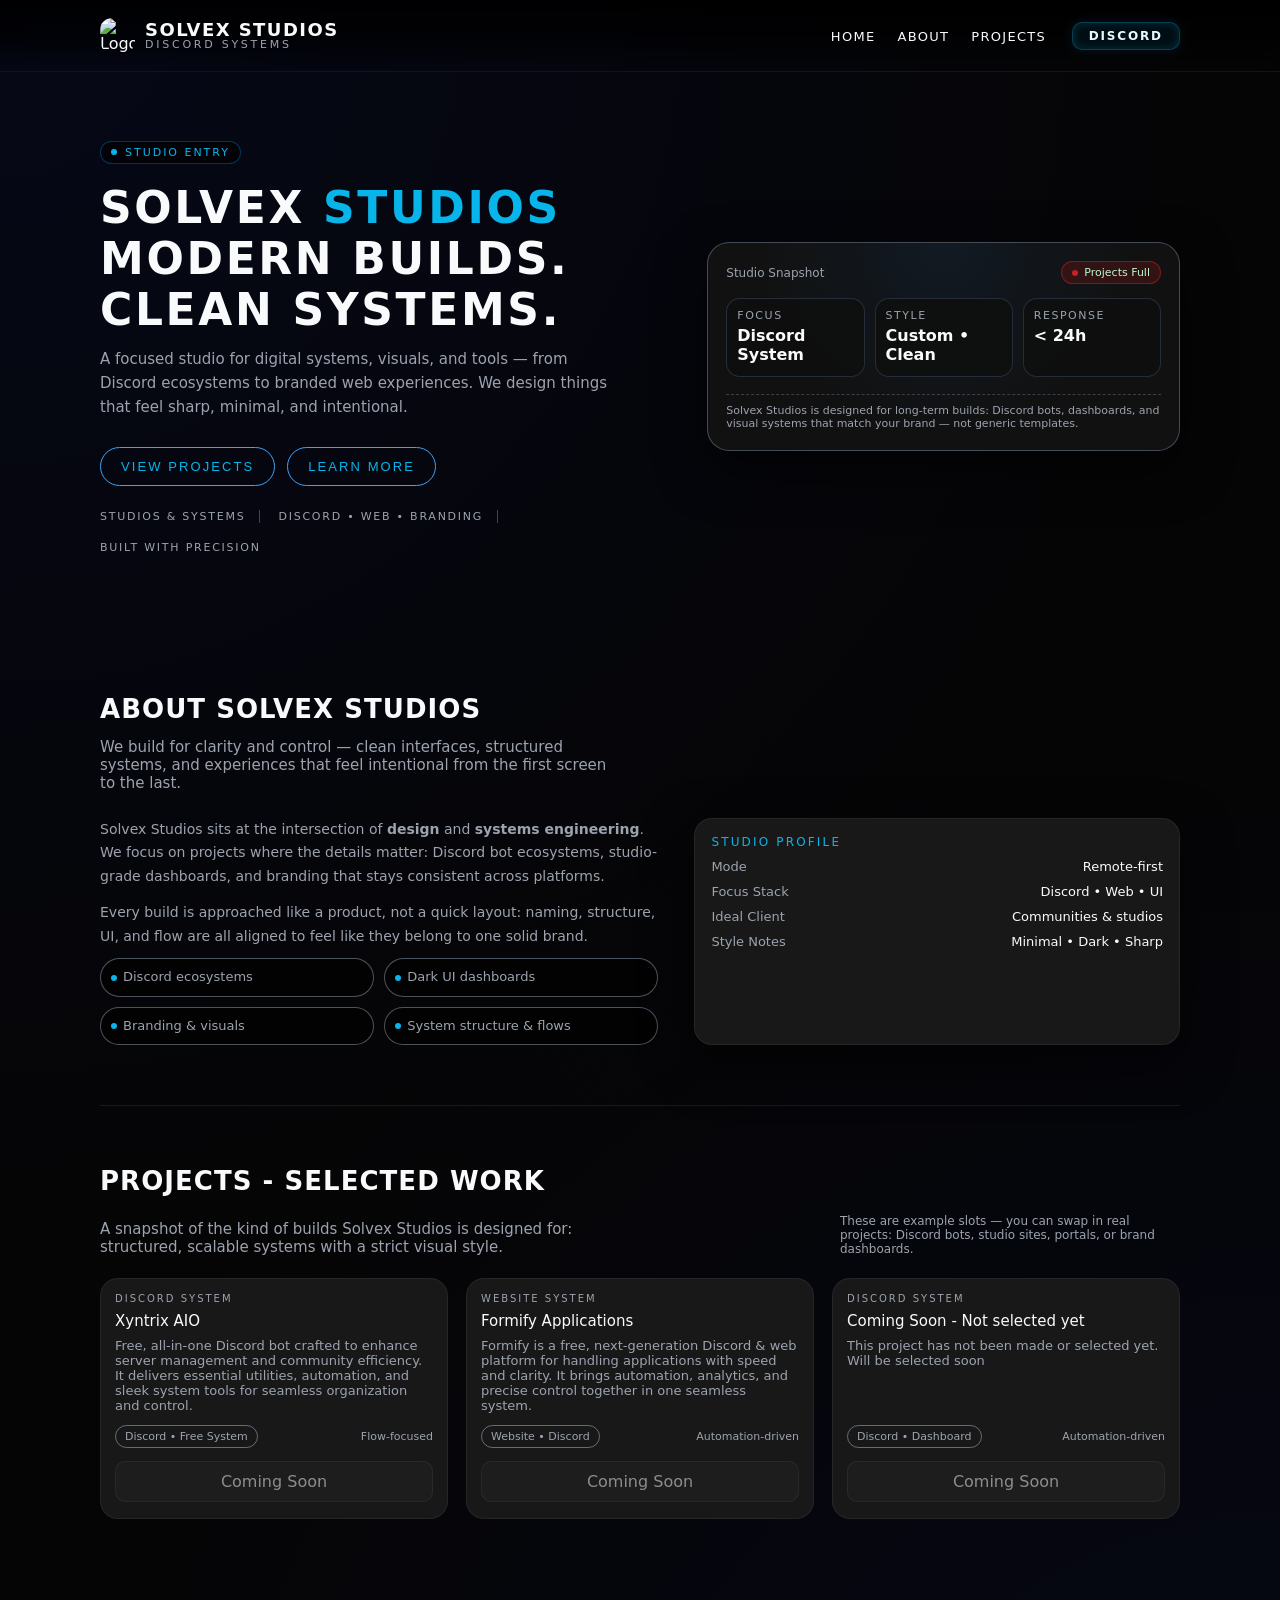
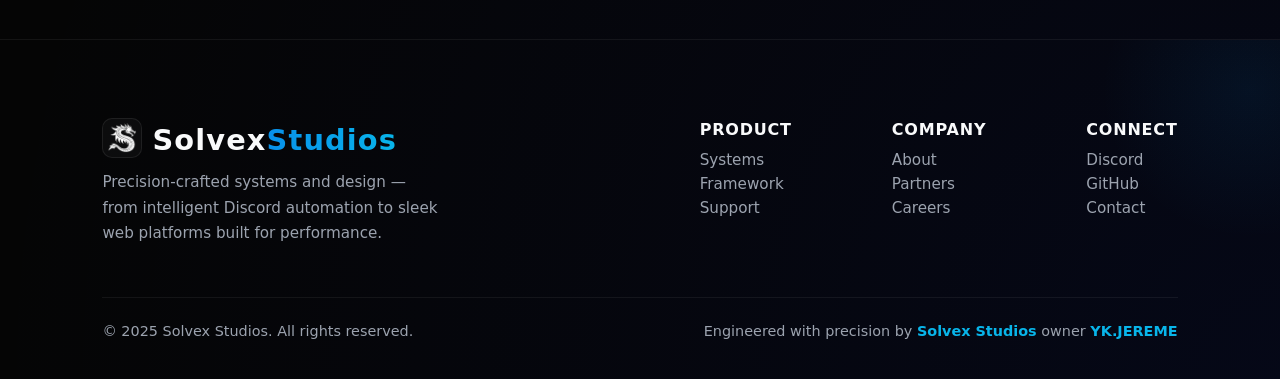
==== index.html @ 61f255ae "Changed Files" ====
<!DOCTYPE html>
<html lang="en">

<head>
    <meta charset="UTF-8" />
    <title>Solvex Studios</title>
    <meta name="viewport" content="width=device-width, initial-scale=1" />
    <meta name="description" content="Solvex Studios builds tailored digital systems designed for precision and style.
From custom Discord bots and interactive dashboards to modern web experiences,
every project is engineered to feel seamless, powerful, and distinctly yours.
We don’t just make tools — we craft ecosystems built to last." />
    <link rel="icon" type="image/png" href="S.png" />
    <link rel="apple-touch-icon" href="S.png" />
    <link rel="shortcut icon" href="S.png" />
    <meta name="theme-color" content="#3aa0ff" />

    <style>
        :root {
            --bg: #050505;
            --bg-alt: #111111;
            --card: #181818;
            --accent: #0890ea;
            --accent-soft: #08b5ea;
            --text: #f9fafb;
            --muted: #9ca3af;
            --border-subtle: rgba(255, 255, 255, 0.06);
            --radius: 16px;
            --shadow-soft: 0 18px 50px rgba(0, 0, 0, 0.6);
            --transition: all 0.25s ease;
            --nav-height: 72px;
        }

        * {
            box-sizing: border-box;
            margin: 0;
            padding: 0;
        }

        body {
            font-family: system-ui, -apple-system, BlinkMacSystemFont, "Segoe UI",
                sans-serif;
            background: radial-gradient(circle at top left,
                    rgba(8, 42, 234, 0.08),
                    transparent 55%),
                radial-gradient(circle at bottom right,
                    rgba(8, 42, 234, 0.08),
                    transparent 55%),
                var(--bg);
            color: var(--text);
            min-height: 100vh;
            scroll-behavior: smooth;
        }

        a {
            color: inherit;
            text-decoration: none;
        }

        header {
            position: fixed;
            top: 0;
            left: 0;
            right: 0;
            height: var(--nav-height);
            z-index: 50;
            backdrop-filter: blur(14px);
            background: linear-gradient(to bottom,
                    rgba(0, 0, 0, 0.9),
                    rgba(0, 0, 0, 0.7),
                    transparent);
            border-bottom: 1px solid rgba(148, 163, 184, 0.12);
        }

        .nav-inner {
            max-width: 1120px;
            height: 100%;
            margin: 0 auto;
            padding: 0 20px;
            display: flex;
            align-items: center;
            justify-content: space-between;
            gap: 18px;
        }

        .brand {
            display: flex;
            align-items: center;
            gap: 10px;
        }

        .brand-mark {
            width: 35px;
            height: 35px;
            border-radius: 12px;
            display: flex;
            align-items: center;
            justify-content: center;
            overflow: hidden;
        }

        .brand-mark img {
            width: 35px;
            height: 35px;
            object-fit: contain;
        }

        .brand-text {
            display: flex;
            flex-direction: column;
            line-height: 1.1;
        }

        .brand-title {
            font-weight: 600;
            font-size: 18px;
            letter-spacing: 0.08em;
            text-transform: uppercase;
        }

        .brand-sub {
            font-size: 11px;
            text-transform: uppercase;
            letter-spacing: 0.25em;
            color: var(--muted);
        }

        nav {
            margin-left: auto;
            display: flex;
            align-items: center;
            gap: 26px;
        }

        nav ul {
            display: flex;
            gap: 22px;
            list-style: none;
        }

        nav a {
            position: relative;
            font-size: 13px;
            font-weight: 500;
            text-transform: uppercase;
            letter-spacing: 0.1em;
            padding: 3px 0;
            color: var(--text);
            transition: color 0.2s ease;
        }

        nav a:not(.nav-cta)::after {
            content: "";
            position: absolute;
            left: 0;
            bottom: -3px;
            width: 0;
            height: 2px;
            background: linear-gradient(90deg, var(--accent), var(--accent-soft));
            transition: width 0.25s ease;
        }

        nav a:not(.nav-cta):hover::after {
            width: 100%;
        }

        .nav-cta {
            display: inline-block;
            padding: 6px 16px;
            border-radius: 10px;
            font-size: 12px;
            letter-spacing: 0.15em;
            text-transform: uppercase;
            font-weight: 600;
            color: #e6faff;
            background: rgba(8, 181, 234, 0.08);
            border: 1px solid rgba(8, 181, 234, 0.3);
            backdrop-filter: blur(10px);
            -webkit-backdrop-filter: blur(10px);
            box-shadow: inset 0 0 8px rgba(8, 181, 234, 0.2),
                0 0 12px rgba(8, 181, 234, 0.1);
            transition: all 0.3s ease;
            text-decoration: none;
        }

        .nav-cta:hover,
        .nav-cta:focus,
        .nav-cta:active {
            background: rgba(8, 181, 234, 0.2);
            border-color: rgba(8, 181, 234, 0.6);
            color: #fff;
            transform: translateY(-1px) scale(1.03);
            text-decoration: none;
        }

        main {
            max-width: 1120px;
            margin: 0 auto;
            padding: calc(var(--nav-height) + 28px) 20px 60px;
        }

        section {
            padding: 60px 0;
            border-bottom: 1px solid rgba(148, 163, 184, 0.12);
        }

        section:last-of-type {
            border-bottom: none;
        }

        .section-label {
            font-size: 11px;
            letter-spacing: 0.3em;
            text-transform: uppercase;
            color: var(--muted);
            margin-bottom: 10px;
        }

        .section-title {
            font-size: 26px;
            font-weight: 600;
            letter-spacing: 0.04em;
            text-transform: uppercase;
            margin-bottom: 14px;
        }

        .section-lead {
            max-width: 520px;
            font-size: 15px;
            color: var(--muted);
        }


        #home {
            padding-top: 40px;
            padding-bottom: 80px;
            border: none;
        }

        .hero-grid {
            display: grid;
            grid-template-columns: minmax(0, 1.2fr) minmax(0, 1fr);
            gap: 40px;
            align-items: center;
        }

        .hero-kicker {
            display: inline-flex;
            align-items: center;
            gap: 8px;
            padding: 4px 10px;
            border-radius: 999px;
            border: 1px solid rgba(8, 144, 234, 0.35);
            font-size: 11px;
            text-transform: uppercase;
            letter-spacing: 0.18em;
            color: var(--accent-soft);
            margin-bottom: 18px;
            background: rgba(0, 0, 0, 0.6);
        }

        .hero-kicker-dot {
            width: 6px;
            height: 6px;
            border-radius: 999px;
            background: var(--accent-soft);
        }

        .hero-title {
            font-size: clamp(32px, 5vw, 44px);
            font-weight: 600;
            letter-spacing: 0.06em;
            text-transform: uppercase;
            margin-bottom: 12px;
        }

        .hero-title span {
            color: var(--accent-soft);
        }

        .hero-sub {
            font-size: 15px;
            color: var(--muted);
            max-width: 520px;
            margin-bottom: 28px;
            line-height: 1.6;
        }

        .hero-actions {
            display: flex;
            flex-wrap: wrap;
            gap: 12px;
            margin-bottom: 24px;
        }

        .btn {
            border-radius: 999px;
            padding: 11px 20px;
            font-size: 13px;
            border: 1px solid transparent;
            cursor: pointer;
            transition: var(--transition);
            text-transform: uppercase;
            letter-spacing: 0.16em;
            display: inline-flex;
            align-items: center;
            gap: 8px;
        }

        .btn-primary {
            background: linear-gradient(135deg,
                    rgba(21, 147, 250, 0.95),
                    rgba(8, 132, 234, 0.9));
            color: #111827;
            border-color: rgba(21, 120, 250, 0.9);
        }

        .btn-primary:hover {
            transform: translateY(-1px);
            filter: brightness(1.02);
        }

        .btn-ghost {
            background: transparent;
            color: var(--accent-soft);
            border-color: rgba(66, 170, 255, 0.95);
        }

        .btn-ghost:hover {
            border-color: rgba(172, 218, 255, 0.95);
            background: transparent;
        }

        .hero-meta {
            display: flex;
            flex-wrap: wrap;
            gap: 18px;
            font-size: 11px;
            color: var(--muted);
            text-transform: uppercase;
            letter-spacing: 0.16em;
        }

        .hero-meta span {
            padding-right: 14px;
            border-right: 1px solid rgba(75, 85, 99, 0.8);
        }

        .hero-meta span:last-child {
            border-right: none;
            padding-right: 0;
        }

        .hero-panel {
            border-radius: 22px;
            background: radial-gradient(circle at top,
                    rgba(21, 128, 250, 0.08),
                    transparent 60%),
                var(--bg-alt);
            border: 1px solid rgba(148, 163, 184, 0.4);
            padding: 18px 18px 20px;
            box-shadow: var(--shadow-soft);
            display: flex;
            flex-direction: column;
            gap: 14px;
        }

        .hero-panel-header {
            display: flex;
            justify-content: space-between;
            align-items: center;
            font-size: 12px;
            color: var(--muted);
        }

        .hero-status-pill {
            padding: 4px 10px;
            border-radius: 999px;
            border: 1px solid rgba(197, 34, 34, 0.5);
            color: #bbf7d0;
            font-size: 11px;
            display: inline-flex;
            align-items: center;
            gap: 6px;
            background: rgba(101, 22, 22, 0.4);
        }

        .hero-status-dot {
            width: 6px;
            height: 6px;
            border-radius: 999px;
            background: #c52222;
        }

        .hero-stat-grid {
            display: grid;
            grid-template-columns: repeat(3, minmax(0, 1fr));
            gap: 10px;
            font-size: 11px;
        }

        .hero-stat {
            padding: 10px 10px 12px;
            border-radius: 14px;
            background: rgba(15, 15, 15, 0.95);
            border: 1px solid rgba(51, 65, 85, 0.6);
        }

        .hero-stat-label {
            color: var(--muted);
            margin-bottom: 4px;
            text-transform: uppercase;
            letter-spacing: 0.14em;
        }

        .hero-stat-value {
            font-size: 16px;
            font-weight: 600;
        }

        .hero-note {
            font-size: 11px;
            color: var(--muted);
            border-top: 1px dashed rgba(75, 85, 99, 0.7);
            padding-top: 9px;
            margin-top: 3px;
        }

        .about-grid {
            display: grid;
            grid-template-columns: minmax(0, 1.15fr) minmax(0, 1fr);
            gap: 36px;
            margin-top: 26px;
        }

        .about-body {
            font-size: 14px;
            color: var(--muted);
            line-height: 1.7;
        }

        .about-body p+p {
            margin-top: 12px;
        }

        .about-list {
            display: grid;
            grid-template-columns: repeat(2, minmax(0, 1fr));
            gap: 10px;
            font-size: 13px;
            margin-top: 10px;
        }

        .about-chip {
            padding: 7px 10px;
            border-radius: 999px;
            border: 1px solid rgba(148, 163, 184, 0.5);
            color: var(--muted);
            display: inline-flex;
            align-items: center;
            gap: 6px;
            background: rgba(0, 0, 0, 0.6);
        }

        .about-chip-dot {
            width: 6px;
            height: 6px;
            border-radius: 999px;
            background: var(--accent-soft);
        }

        .about-meta-card {
            border-radius: 18px;
            padding: 16px 16px 18px;
            background: var(--card);
            border: 1px solid var(--border-subtle);
            box-shadow: var(--shadow-soft);
            font-size: 13px;
            color: var(--muted);
            display: flex;
            flex-direction: column;
            gap: 10px;
        }

        .about-meta-title {
            font-size: 12px;
            text-transform: uppercase;
            letter-spacing: 0.18em;
            color: var(--accent-soft);
        }

        .about-meta-row {
            display: flex;
            justify-content: space-between;
            gap: 10px;
        }

        .about-meta-label {
            color: var(--muted);
        }

        .about-meta-value {
            color: var(--text);
            font-weight: 500;
        }


        .projects-header {
            display: flex;
            justify-content: space-between;
            align-items: flex-end;
            gap: 18px;
            margin-top: 18px;
            margin-bottom: 22px;
            flex-wrap: wrap;
        }

        .projects-note {
            font-size: 12px;
            color: var(--muted);
            max-width: 340px;
        }

        .project-grid {
            display: grid;
            grid-template-columns: repeat(3, minmax(0, 1fr));
            gap: 18px;
        }

        .project-card {
            border-radius: 18px;
            background: var(--card);
            border: 1px solid var(--border-subtle);
            padding: 14px 14px 16px;
            display: flex;
            flex-direction: column;
            gap: 8px;
            transition: var(--transition);
            cursor: default;
        }

        .project-card:hover {
            transform: translateY(-3px);
            border-color: rgba(8, 98, 234, 0.7);
        }

        .project-btn {
            display: inline-block;
            margin-top: 5px;
            padding: 10px 18px;
            background: rgba(255, 255, 255, 0.05);
            border: 1px solid rgba(255, 255, 255, 0.1);
            color: #fff;
            border-radius: 10px;
            font-weight: 500;
            text-decoration: none;
            text-align: center;
            transition: all 0.25s ease;
        }

        .project-btn:hover {
            background: rgba(58, 160, 255, 0.2);
            border-color: rgba(58, 160, 255, 0.4);
            transform: translateY(-2px);
        }

        .project-btn.disabled {
            opacity: 0.5;
            cursor: not-allowed;
            pointer-events: none;
        }

        .project-tag {
            font-size: 10px;
            text-transform: uppercase;
            letter-spacing: 0.2em;
            color: var(--muted);
        }

        .project-title {
            font-size: 15px;
            font-weight: 500;
        }

        .project-desc {
            font-size: 13px;
            color: var(--muted);
            flex: 1;
        }

        .project-meta-row {
            display: flex;
            justify-content: space-between;
            align-items: center;
            font-size: 11px;
            color: var(--muted);
            margin-top: 4px;
        }

        .project-pill {
            padding: 4px 9px;
            border-radius: 999px;
            border: 1px solid rgba(148, 163, 184, 0.6);
        }

        .contact-grid {
            display: grid;
            grid-template-columns: minmax(0, 1.1fr) minmax(0, 1fr);
            gap: 34px;
            margin-top: 24px;
        }

        .contact-form {
            border-radius: 18px;
            padding: 18px 18px 20px;
            background: var(--card);
            border: 1px solid var(--border-subtle);
            box-shadow: var(--shadow-soft);
        }

        .form-row {
            display: flex;
            gap: 10px;
            flex-wrap: wrap;
        }

        .field {
            margin-bottom: 12px;
            flex: 1;
            min-width: 140px;
        }

        .field label {
            display: block;
            font-size: 12px;
            color: var(--muted);
            margin-bottom: 4px;
        }

        .field input,
        .field textarea {
            width: 100%;
            border-radius: 12px;
            border: 1px solid rgba(75, 85, 99, 0.9);
            background: #020617;
            color: var(--text);
            padding: 9px 10px;
            font-size: 13px;
            outline: none;
            transition: var(--transition);
            resize: vertical;
        }

        .field input:focus,
        .field textarea:focus {
            border-color: var(--accent-soft);
        }

        .field textarea {
            min-height: 120px;
        }

        .contact-aside {
            font-size: 13px;
            color: var(--muted);
            display: flex;
            flex-direction: column;
            gap: 14px;
        }

        .contact-detail {
            font-size: 13px;
        }

        .contact-label {
            text-transform: uppercase;
            letter-spacing: 0.18em;
            font-size: 11px;
            color: var(--muted);
        }

        .contact-value {
            font-size: 13px;
            color: var(--text);
            margin-top: 4px;
        }

        footer {
            border-top: 1px solid var(--border-subtle);
            color: var(--muted);
            padding: 80px 8% 40px;
            position: relative;
            overflow: hidden;
        }

        footer::before {
            content: "";
            position: absolute;
            top: -100px;
            right: -120px;
            width: 300px;
            height: 300px;
            background: radial-gradient(circle at center, rgba(8, 144, 234, 0.08), transparent 70%);
            z-index: 0;
            pointer-events: none;
        }

        /* Layout */
        .footer-container {
            display: flex;
            justify-content: space-between;
            align-items: flex-start;
            flex-wrap: wrap;
            gap: 80px;
            margin-bottom: 50px;
            position: relative;
            z-index: 1;
        }

        /* Brand */
        .footer-brand {
            max-width: 380px;
            position: relative;
            z-index: 2;
        }

        .footer-logo-inline {
            width: 40px;
            height: 40px;
            object-fit: contain;
            border-radius: 10px;
            background: rgba(255, 255, 255, 0.03);
            border: 1px solid rgba(255, 255, 255, 0.08);
            padding: 4px;
            margin-right: 10px;
            vertical-align: middle;
            transform: translateY(-2px);
            transition: transform 0.3s ease, border-color 0.3s ease, background 0.3s ease;
        }

        .footer-logo-inline:hover {
            transform: translateY(-2px) scale(1.05);
            border-color: rgba(8, 144, 234, 0.25);
            background: rgba(8, 144, 234, 0.08);
        }

        .footer-brand h3 {
            display: flex;
            align-items: center;
            font-size: 1.8rem;
            font-weight: 700;
            letter-spacing: 0.04em;
            color: var(--text);
            margin-bottom: 8px;
        }

        .footer-brand h3 span {
            background: linear-gradient(90deg, var(--accent), var(--accent-soft));
            -webkit-background-clip: text;
            -webkit-text-fill-color: transparent;
        }

        .footer-brand p {
            max-width: 340px;
            color: var(--muted);
            font-size: 0.95rem;
            margin-top: 10px;
            line-height: 1.7;
        }

        /* Links */
        .footer-links {
            display: flex;
            gap: 100px;
            flex-wrap: wrap;
        }

        .footer-links h4 {
            color: var(--text);
            font-weight: 600;
            margin-bottom: 12px;
            font-size: 1rem;
            letter-spacing: 0.05em;
            text-transform: uppercase;
        }

        .footer-links a {
            display: block;
            color: var(--muted);
            font-size: 0.95rem;
            text-decoration: none;
            margin: 6px 0;
            transition: color 0.25s ease;
            position: relative;
        }

        .footer-links a::after {
            content: "";
            position: absolute;
            left: 0;
            bottom: -2px;
            width: 0%;
            height: 1px;
            background: linear-gradient(90deg, var(--accent), var(--accent-soft));
            transition: width 0.3s ease;
        }

        .footer-links a:hover {
            color: var(--accent-soft);
        }

        .footer-links a:hover::after {
            width: 100%;
        }

        /* Bottom */
        .footer-bottom {
            border-top: 1px solid rgba(255, 255, 255, 0.06);
            display: flex;
            justify-content: space-between;
            align-items: center;
            flex-wrap: wrap;
            padding-top: 25px;
            font-size: 0.9rem;
            color: var(--muted);
            gap: 10px;
            position: relative;
            z-index: 1;
        }

        .footer-bottom span {
            color: var(--text);
            font-weight: 600;
        }

        .footer-bottom a {
            color: var(--accent-soft);
            font-weight: 600;
            text-decoration: none;
            transition: color 0.3s ease;
        }

        .footer-bottom a:hover {
            color: var(--text);
        }

        /* Responsive */
        @media (max-width: 900px) {
            .footer-container {
                flex-direction: column;
                align-items: flex-start;
                gap: 50px;
            }

            .footer-links {
                gap: 60px;
            }
        }

        @media (max-width: 640px) {

            .footer-container,
            .footer-bottom {
                text-align: center;
                align-items: center;
                justify-content: center;
            }

            .footer-links {
                flex-direction: column;
                gap: 40px;
            }

            .footer-brand h3 {
                justify-content: center;
            }

            .footer-brand p {
                text-align: center;
                margin: 0 auto;
            }
        }

        @media (max-width: 640px) {
            .footer-inner {
                text-align: center;
            }

            .social-icons {
                justify-content: center;
            }
        }

        .reveal {
            opacity: 0;
            transform: translateY(12px);
            transition: opacity 0.5s ease, transform 0.5s ease;
        }

        .reveal.show {
            opacity: 1;
            transform: translateY(0);
        }

        ::-webkit-scrollbar {
            display: none;
        }

        @media (max-width: 900px) {

            .hero-grid,
            .about-grid,
            .project-grid,
            .contact-grid {
                grid-template-columns: minmax(0, 1fr);
            }

            .hero-panel {
                order: -1;
            }

            .project-grid {
                grid-template-columns: repeat(2, minmax(0, 1fr));
            }
        }

        @media (max-width: 640px) {
            nav ul {
                display: none;
            }

            .project-grid {
                grid-template-columns: minmax(0, 1fr);
            }

            main {
                padding-top: calc(var(--nav-height) + 16px);
            }

            #home {
                padding-top: 24px;
                padding-bottom: 60px;
            }
        }
    </style>
</head>

<body>
    <header>
        <div class="nav-inner">
            <div class="brand">
                <div class="brand-mark">
                    <img src="https://cdn.discordapp.com/attachments/1436444806938365962/1437132841858236466/logo.png?ex=691221c2&is=6910d042&hm=6b541172b0c28f2015d1ef15514899607a6771562acd99b6f477984d29130303&"
                        alt="Logo">
                </div>
                <div class="brand-text">
                    <div class="brand-title">Solvex Studios</div>
                    <div class="brand-sub">Discord Systems</div>
                </div>
            </div>

            <nav>
                <ul>
                    <li><a href="#home">Home</a></li>
                    <li><a href="#about">About</a></li>
                    <li><a href="#projects">Projects</a></li>
                </ul>

                <a href="https://discord.gg/FpXhZxRj" class="nav-cta">Discord</a>
            </nav>
        </div>
    </header>

    <main>
        <section id="home" class="reveal">
            <div class="hero-grid">
                <div>
                    <div class="hero-kicker">
                        <span class="hero-kicker-dot"></span>
                        <span>Studio Entry</span>
                    </div>
                    <h1 class="hero-title">
                        Solvex <span>Studios</span><br />
                        Modern builds. Clean systems.
                    </h1>
                    <p class="hero-sub">
                        A focused studio for digital systems, visuals, and tools — from
                        Discord ecosystems to branded web experiences. We design
                        things that feel sharp, minimal, and intentional.
                    </p>

                    <div class="hero-actions">
                        <button class="btn btn-ghost" data-scroll="#projects">
                            View Projects
                        </button>
                        <button class="btn btn-ghost" data-scroll="#about">
                            Learn More
                        </button>
                    </div>

                    <div class="hero-meta">
                        <span>Studios &amp; Systems</span>
                        <span>Discord • Web • Branding</span>
                        <span>Built with precision</span>
                    </div>
                </div>

                <aside class="hero-panel">
                    <div class="hero-panel-header">
                        <span>Studio Snapshot</span>
                        <span class="hero-status-pill">
                            <span class="hero-status-dot"></span>
                            Projects Full
                        </span>
                    </div>

                    <div class="hero-stat-grid">
                        <div class="hero-stat">
                            <div class="hero-stat-label">Focus</div>
                            <div class="hero-stat-value">Discord System</div>
                        </div>
                        <div class="hero-stat">
                            <div class="hero-stat-label">Style</div>
                            <div class="hero-stat-value">Custom • Clean</div>
                        </div>
                        <div class="hero-stat">
                            <div class="hero-stat-label">Response</div>
                            <div class="hero-stat-value">&lt; 24h</div>
                        </div>
                    </div>

                    <p class="hero-note">
                        Solvex Studios is designed for long-term builds:
                        Discord bots, dashboards, and visual systems that match
                        your brand — not generic templates.
                    </p>
                </aside>
            </div>
        </section>

        <section id="about" class="reveal">
            <div class="section-title">About Solvex Studios</div>
            <p class="section-lead">
                We build for clarity and control — clean interfaces, structured
                systems, and experiences that feel intentional from the first
                screen to the last.
            </p>

            <div class="about-grid">
                <div class="about-body">
                    <p>
                        Solvex Studios sits at the intersection of <strong>design</strong>
                        and <strong>systems engineering</strong>. We focus on projects
                        where the details matter: Discord bot ecosystems, studio-grade
                        dashboards, and branding that stays consistent across
                        platforms.
                    </p>
                    <p>
                        Every build is approached like a product, not a quick layout:
                        naming, structure, UI, and flow are all aligned to feel like
                        they belong to one solid brand.
                    </p>

                    <div class="about-list">
                        <div class="about-chip">
                            <span class="about-chip-dot"></span>
                            Discord ecosystems
                        </div>
                        <div class="about-chip">
                            <span class="about-chip-dot"></span>
                            Dark UI dashboards
                        </div>
                        <div class="about-chip">
                            <span class="about-chip-dot"></span>
                            Branding &amp; visuals
                        </div>
                        <div class="about-chip">
                            <span class="about-chip-dot"></span>
                            System structure &amp; flows
                        </div>
                    </div>
                </div>

                <aside class="about-meta-card">
                    <div class="about-meta-title">Studio Profile</div>
                    <div class="about-meta-row">
                        <div class="about-meta-label">Mode</div>
                        <div class="about-meta-value">Remote-first</div>
                    </div>
                    <div class="about-meta-row">
                        <div class="about-meta-label">Focus Stack</div>
                        <div class="about-meta-value">Discord • Web • UI</div>
                    </div>
                    <div class="about-meta-row">
                        <div class="about-meta-label">Ideal Client</div>
                        <div class="about-meta-value">Communities &amp; studios</div>
                    </div>
                    <div class="about-meta-row">
                        <div class="about-meta-label">Style Notes</div>
                        <div class="about-meta-value">Minimal • Dark • Sharp</div>
                    </div>
                </aside>
            </div>
        </section>

        <section id="projects" class="reveal">
            <div class="section-title">Projects - Selected Work</div>

            <div class="projects-header">
                <p class="section-lead">
                    A snapshot of the kind of builds Solvex Studios is designed for:
                    structured, scalable systems with a strict visual style.
                </p>
                <p class="projects-note">
                    These are example slots — you can swap in real projects:
                    Discord bots, studio sites, portals, or brand dashboards.
                </p>
            </div>

            <div class="project-grid">
                <article class="project-card">
                    <div class="project-tag">Discord System</div>
                    <div class="project-title">Xyntrix AIO</div>
                    <p class="project-desc">
                        Free, all-in-one Discord bot crafted to enhance server management and community efficiency.
                        It delivers essential utilities, automation, and sleek system tools for seamless organization
                        and control.
                    </p>
                    <div class="project-meta-row">
                        <span class="project-pill">Discord • Free System</span>
                        <span>Flow-focused</span>
                    </div>

                    <a href="#" class="project-btn disabled">Coming Soon</a>
                </article>

                <article class="project-card">
                    <div class="project-tag">Website System</div>
                    <div class="project-title">Formify Applications</div>
                    <p class="project-desc">
                        Formify is a free, next-generation Discord & web platform for handling applications with speed
                        and clarity.
                        It brings automation, analytics, and precise control together in one seamless system.
                    </p>
                    <div class="project-meta-row">
                        <span class="project-pill">Website • Discord</span>
                        <span>Automation-driven</span>
                    </div>

                    <a href="#" class="project-btn disabled">Coming Soon</a>
                </article>
                <article class="project-card">
                    <div class="project-tag">Discord System</div>
                    <div class="project-title">Coming Soon - Not selected yet</div>
                    <p class="project-desc">
                        This project has not been made or selected yet. Will be selected soon
                    </p>
                    <div class="project-meta-row">
                        <span class="project-pill">Discord • Dashboard</span>
                        <span>Automation-driven</span>
                    </div>

                    <a href="#" class="project-btn disabled">Coming Soon</a>
                </article>
            </div>
        </section>
    </main>

    <footer>
        <div class="footer-container">
            <div class="footer-brand">
                <h3>
                    <img src="S.png" alt="Solvex Studios Logo" class="footer-logo-inline" />
                    Solvex <span>Studios</span>
                </h3>
                <p>
                    Precision-crafted systems and design — from intelligent Discord automation
                    to sleek web platforms built for performance.
                </p>
            </div>

            <div class="footer-links">
                <div>
                    <h4>Product</h4>
                    <a href="#systems">Systems</a>
                    <a href="#vision">Framework</a>
                    <a href="#contact">Support</a>
                </div>
                <div>
                    <h4>Company</h4>
                    <a href="#">About</a>
                    <a href="#">Partners</a>
                    <a href="#">Careers</a>
                </div>
                <div>
                    <h4>Connect</h4>
                    <a href="#">Discord</a>
                    <a href="#">GitHub</a>
                    <a href="#">Contact</a>
                </div>
            </div>
        </div>

        <div class="footer-bottom">
            <p>© 2025 Solvex Studios. All rights reserved.</p>
            <p>Engineered with precision by
                <a href="https://solvexs.xyz" target="_blank" class="link">Solvex Studios</a>
                owner
                <a href="https://discord.gg/FpXhZxRj" target="_blank" class="link">YK.JEREME</a>
            </p>

        </div>
    </footer>

    <script>
        document.getElementById("year").textContent = new Date().getFullYear();
    </script>

    <script>
        document.querySelectorAll("[data-scroll]").forEach((el) => {
            el.addEventListener("click", (e) => {
                const target = el.getAttribute("data-scroll");
                const section = document.querySelector(target);
                if (!section) return;
                e.preventDefault();
                section.scrollIntoView({ behavior: "smooth", block: "start" });
            });
        });

        const observer = new IntersectionObserver(
            (entries) => {
                entries.forEach((entry) => {
                    if (entry.isIntersecting) {
                        entry.target.classList.add("show");
                    }
                });
            },
            { threshold: 0.12 }
        );

        document.querySelectorAll(".reveal").forEach((el) => observer.observe(el));

        document.getElementById("year").textContent =
            new Date().getFullYear();

        function handleFormSubmit(e) {
            e.preventDefault();
            alert(
                "Form captured locally.\nIn production, send this to your backend, Discord webhook, or email handler."
            );
            e.target.reset();
        }
    </script>
</body>

</html>
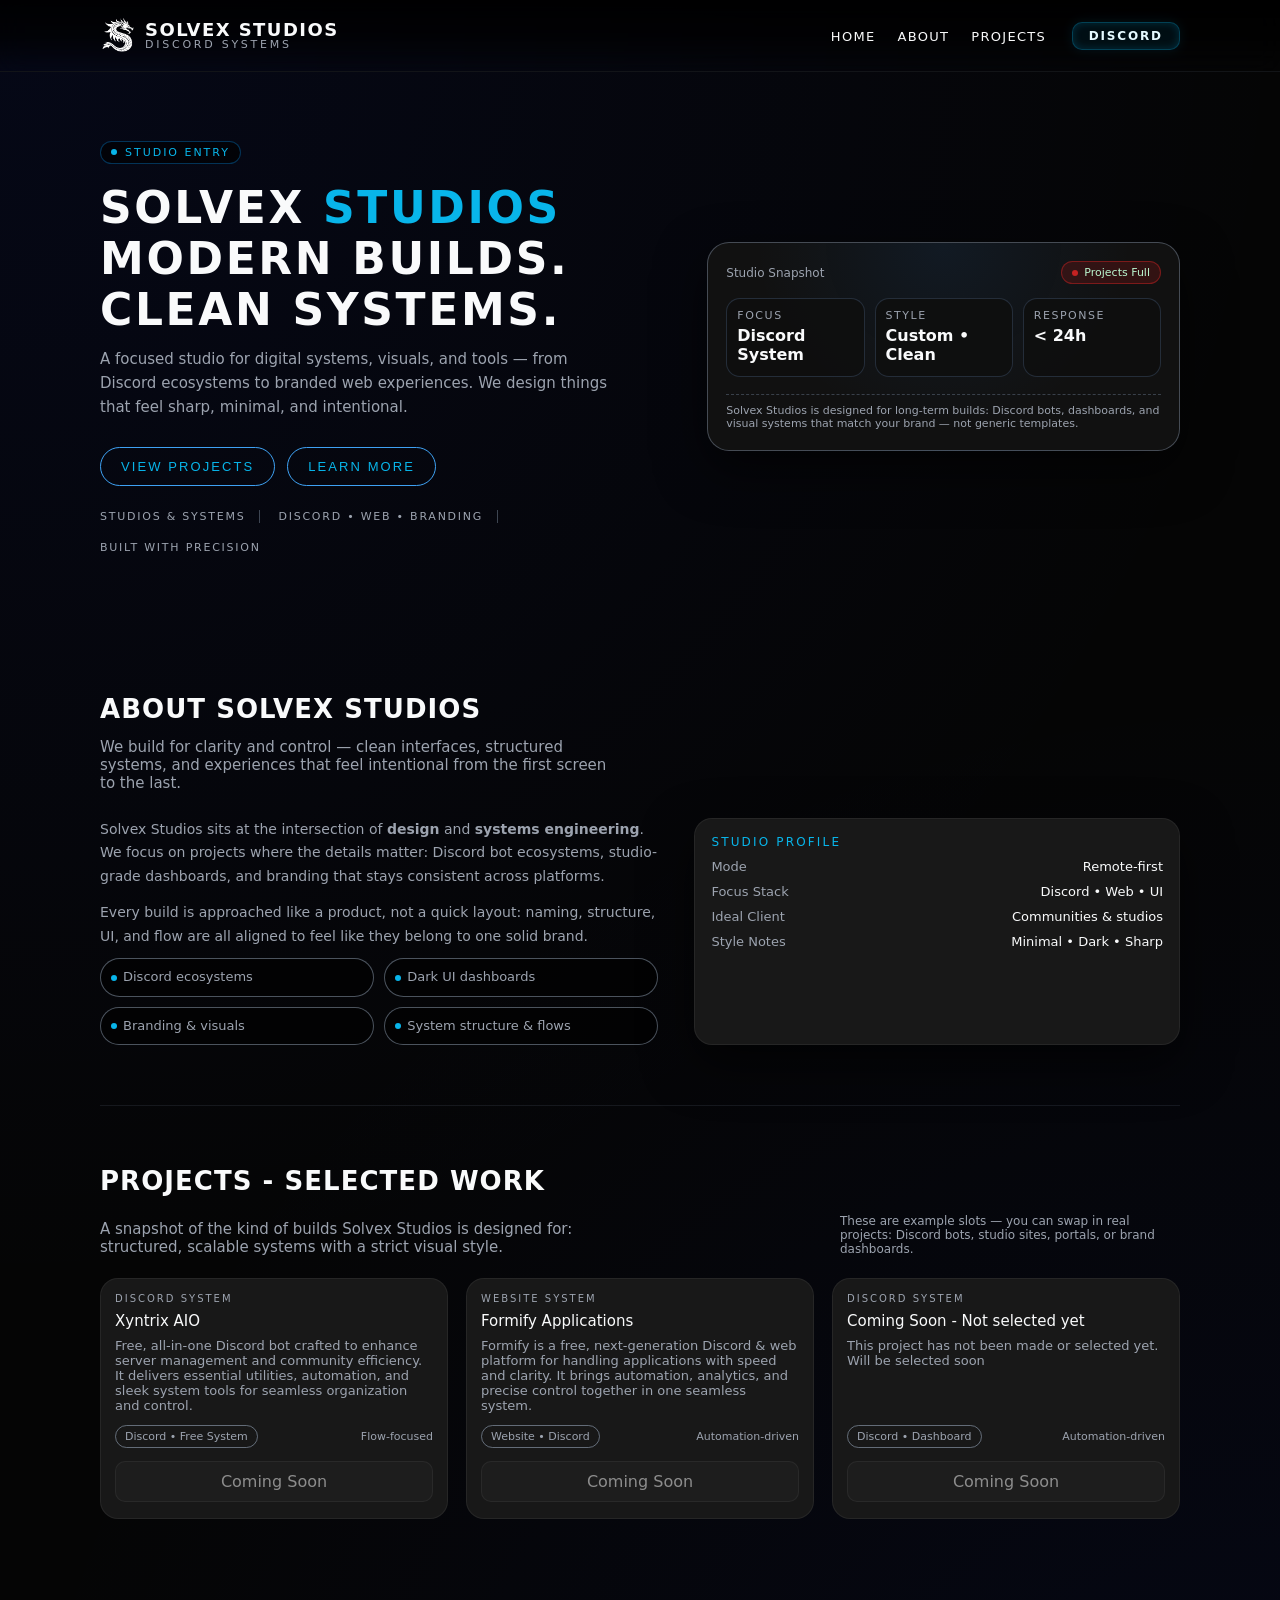
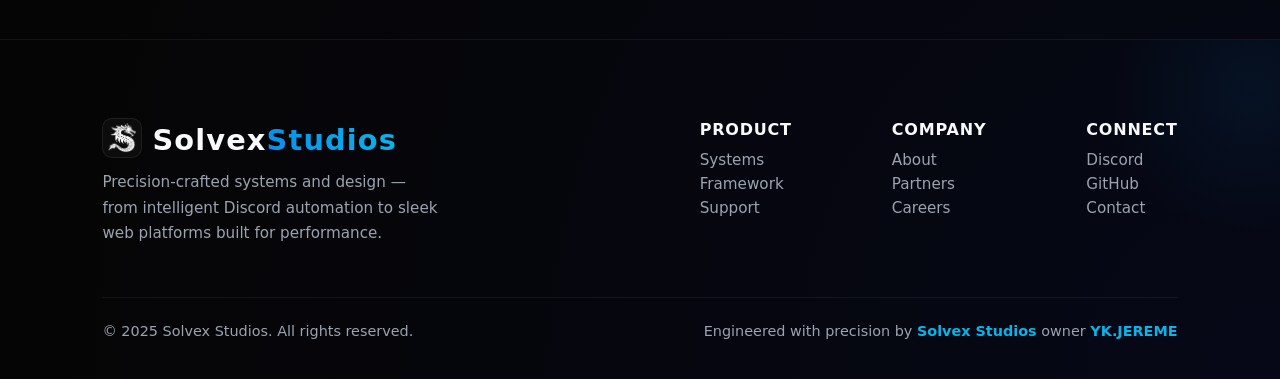
==== commit d3b3728e: "Changed some things" ====
--- a/index.html
+++ b/index.html
@@ -704,7 +704,6 @@
             pointer-events: none;
         }
 
-        /* Layout */
         .footer-container {
             display: flex;
             justify-content: space-between;
@@ -716,7 +715,6 @@
             z-index: 1;
         }
 
-        /* Brand */
         .footer-brand {
             max-width: 380px;
             position: relative;
@@ -767,7 +765,6 @@
             line-height: 1.7;
         }
 
-        /* Links */
         .footer-links {
             display: flex;
             gap: 100px;
@@ -812,7 +809,6 @@
             width: 100%;
         }
 
-        /* Bottom */
         .footer-bottom {
             border-top: 1px solid rgba(255, 255, 255, 0.06);
             display: flex;
@@ -843,7 +839,6 @@
             color: var(--text);
         }
 
-        /* Responsive */
         @media (max-width: 900px) {
             .footer-container {
                 flex-direction: column;
@@ -949,7 +944,7 @@
         <div class="nav-inner">
             <div class="brand">
                 <div class="brand-mark">
-                    <img src="https://cdn.discordapp.com/attachments/1436444806938365962/1437132841858236466/logo.png?ex=691221c2&is=6910d042&hm=6b541172b0c28f2015d1ef15514899607a6771562acd99b6f477984d29130303&"
+                    <img src="/S.png"
                         alt="Logo">
                 </div>
                 <div class="brand-text">
@@ -1169,7 +1164,7 @@
         <div class="footer-container">
             <div class="footer-brand">
                 <h3>
-                    <img src="S.png" alt="Solvex Studios Logo" class="footer-logo-inline" />
+                    <img src="/S.png" alt="Solvex Studios Logo" class="footer-logo-inline" />
                     Solvex <span>Studios</span>
                 </h3>
                 <p>
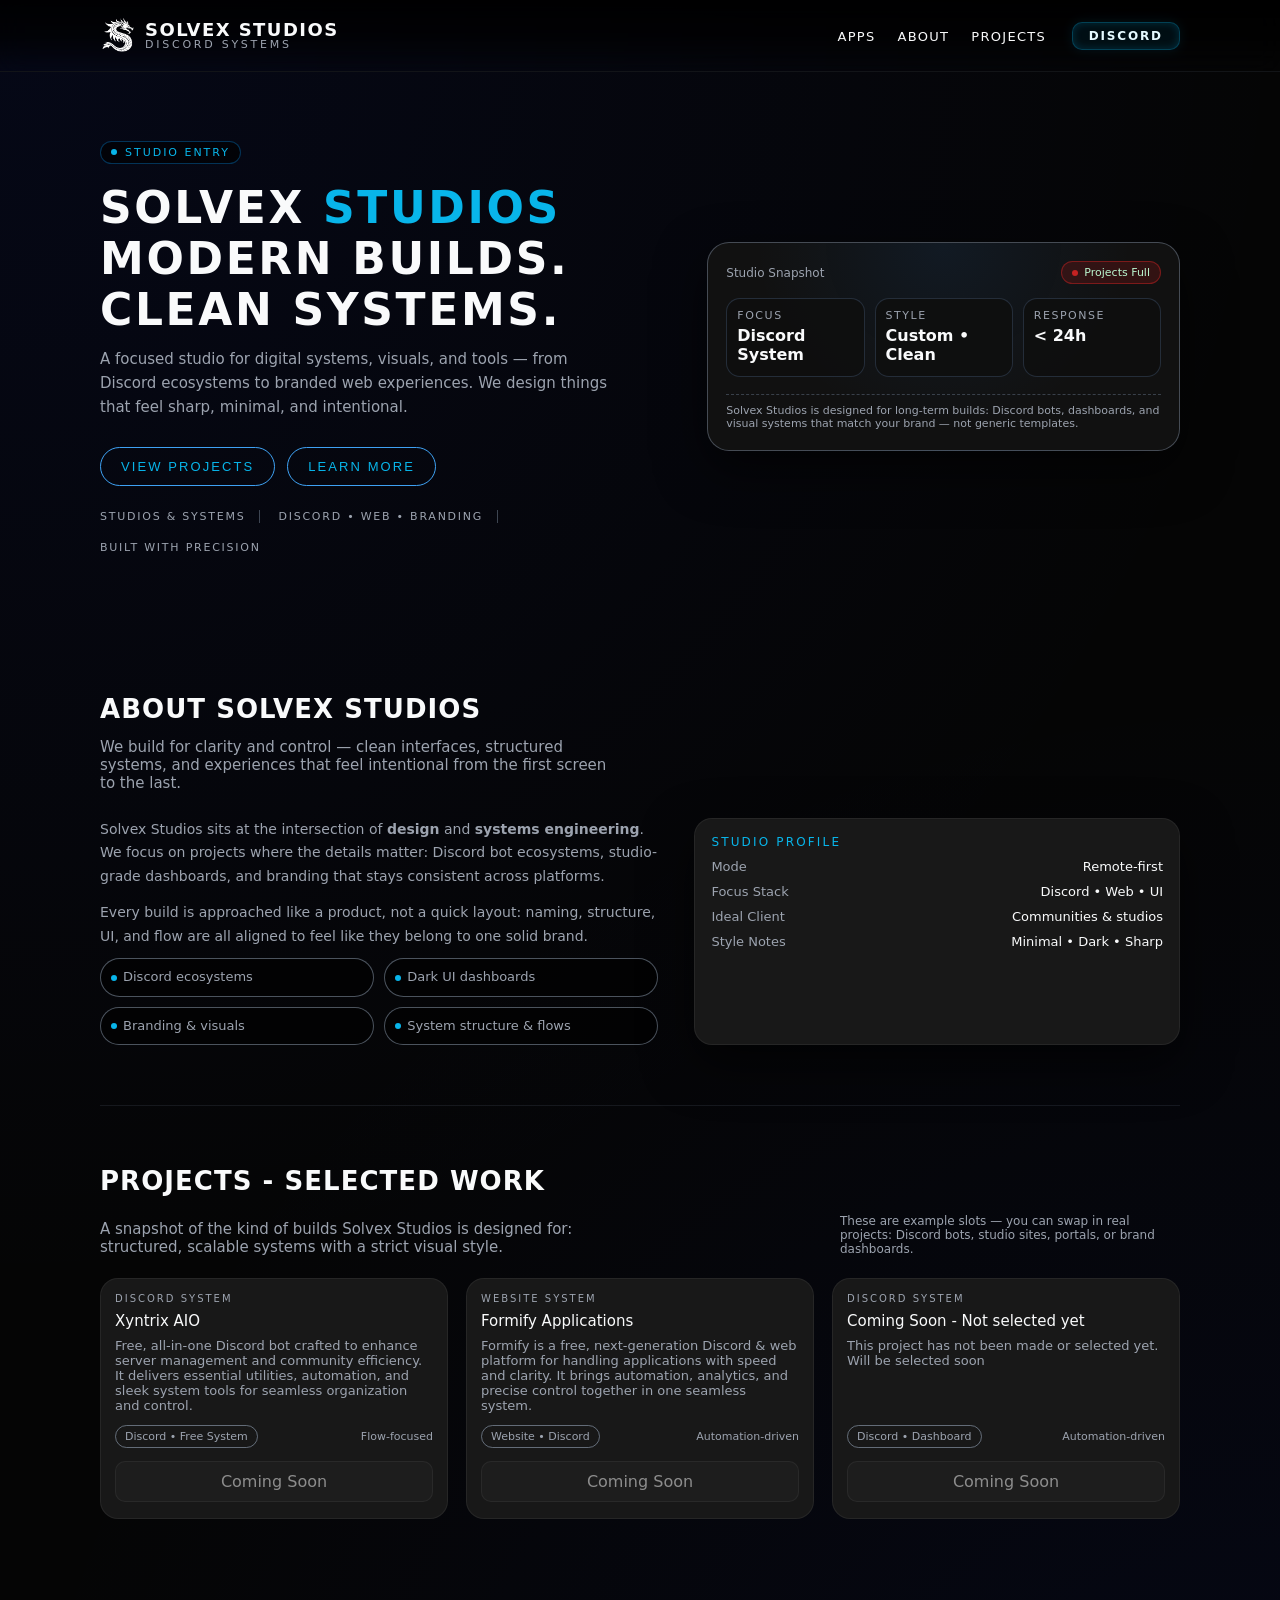
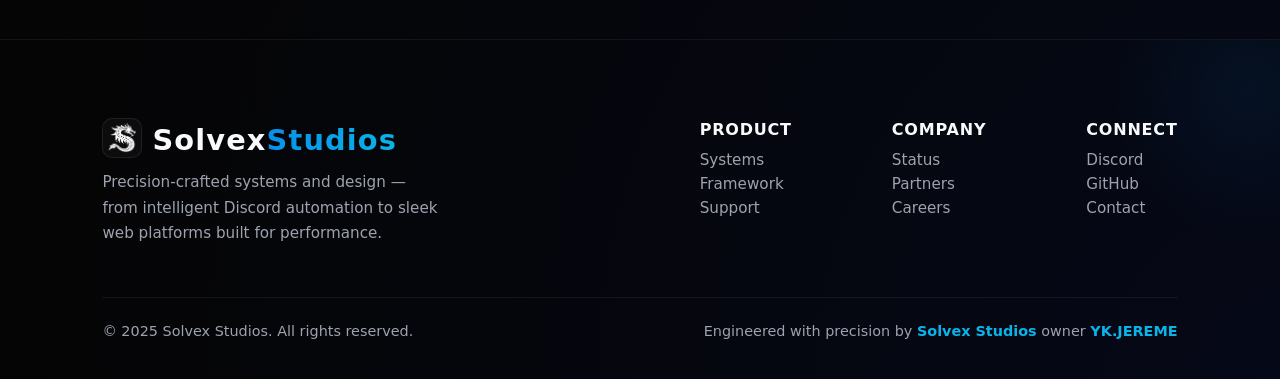
==== commit afd96f78: "Added / changed" ====
--- a/index.html
+++ b/index.html
@@ -955,7 +955,7 @@
 
             <nav>
                 <ul>
-                    <li><a href="#home">Home</a></li>
+                    <li><a href="https://solvexs.xyz/apps">Apps</a></li>
                     <li><a href="#about">About</a></li>
                     <li><a href="#projects">Projects</a></li>
                 </ul>
@@ -1178,19 +1178,19 @@
                     <h4>Product</h4>
                     <a href="#systems">Systems</a>
                     <a href="#vision">Framework</a>
-                    <a href="#contact">Support</a>
+                    <a href="https://discord.gg/FpXhZxRj">Support</a>
                 </div>
                 <div>
                     <h4>Company</h4>
-                    <a href="#">About</a>
-                    <a href="#">Partners</a>
-                    <a href="#">Careers</a>
+                    <a href="https://solvexs.xyz/status">Status</a>
+                    <a href="https://solvexs.xyz/partners">Partners</a>
+                    <a href="https://solvexs.xyz/careers">Careers</a>
                 </div>
                 <div>
                     <h4>Connect</h4>
-                    <a href="#">Discord</a>
+                    <a href="https://discord.gg/FpXhZxRj">Discord</a>
                     <a href="#">GitHub</a>
-                    <a href="#">Contact</a>
+                    <a href="https://discord.gg/FpXhZxRj">Contact</a>
                 </div>
             </div>
         </div>
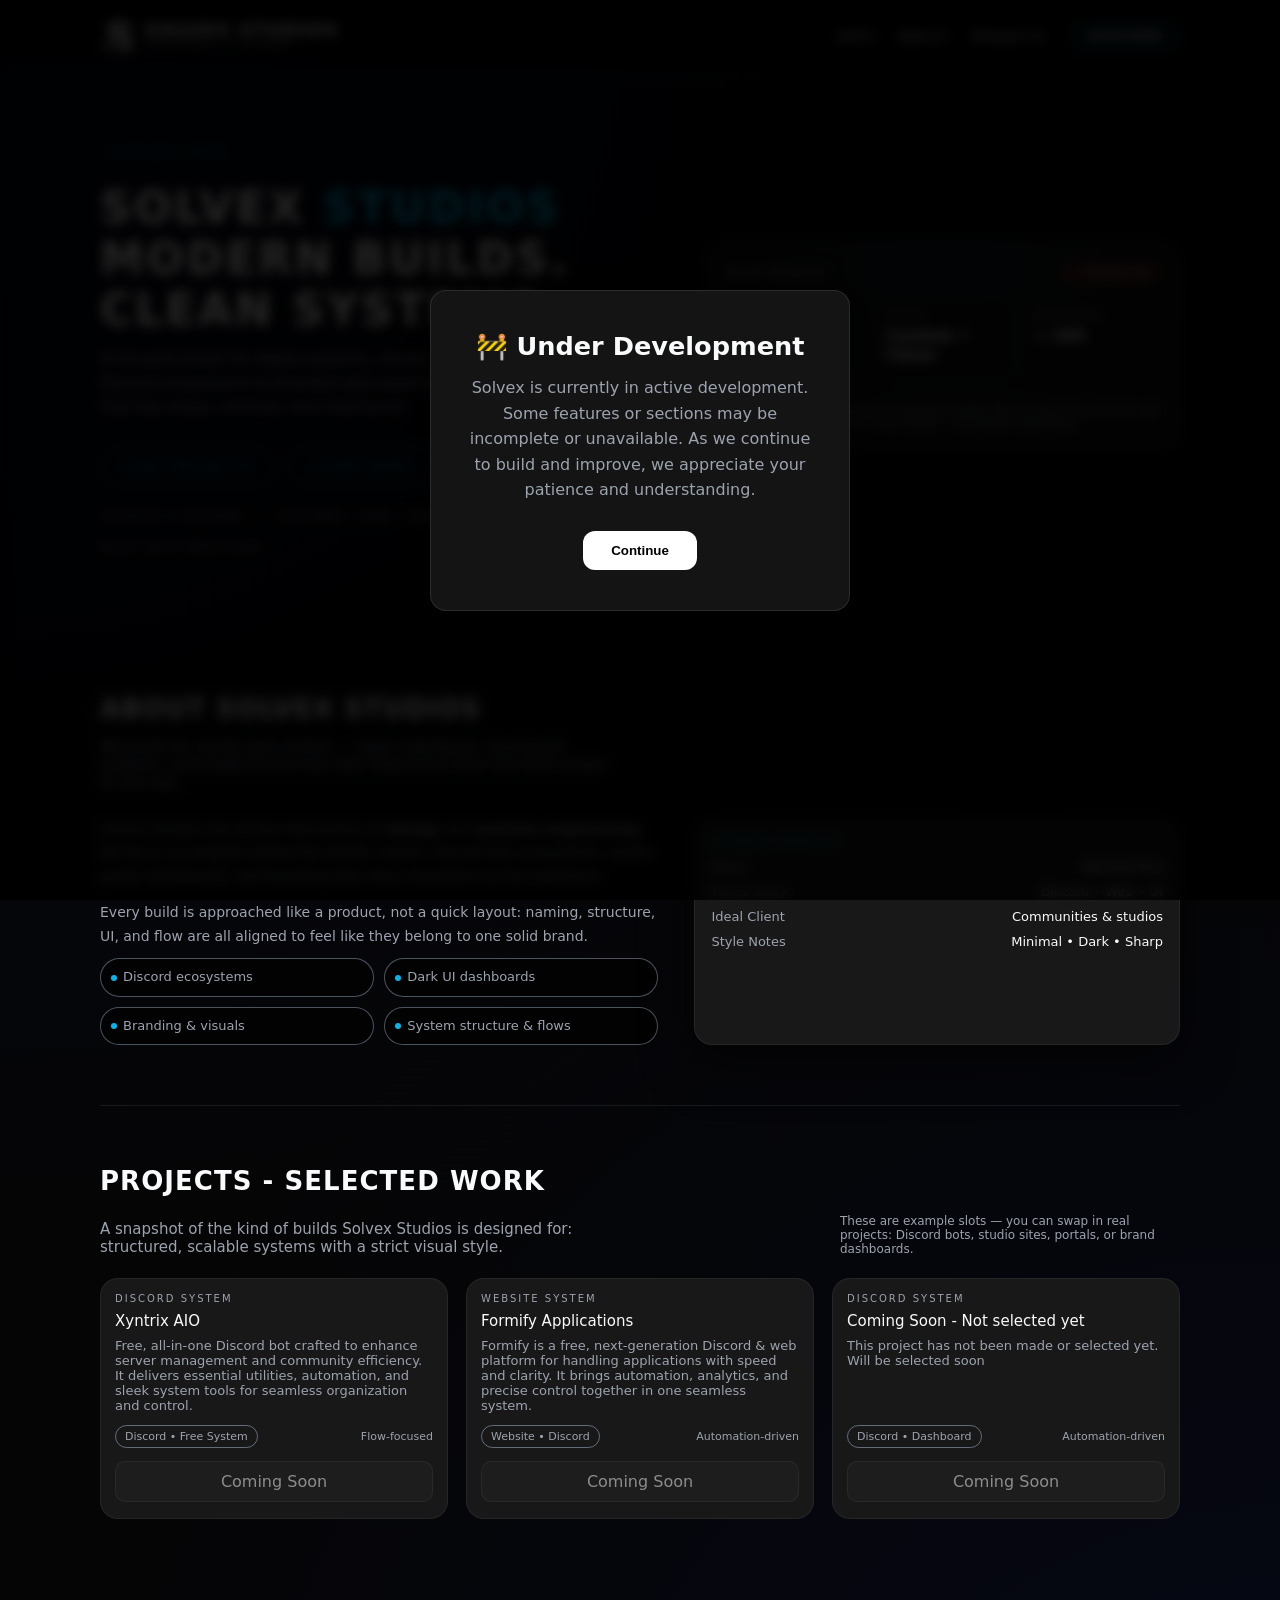
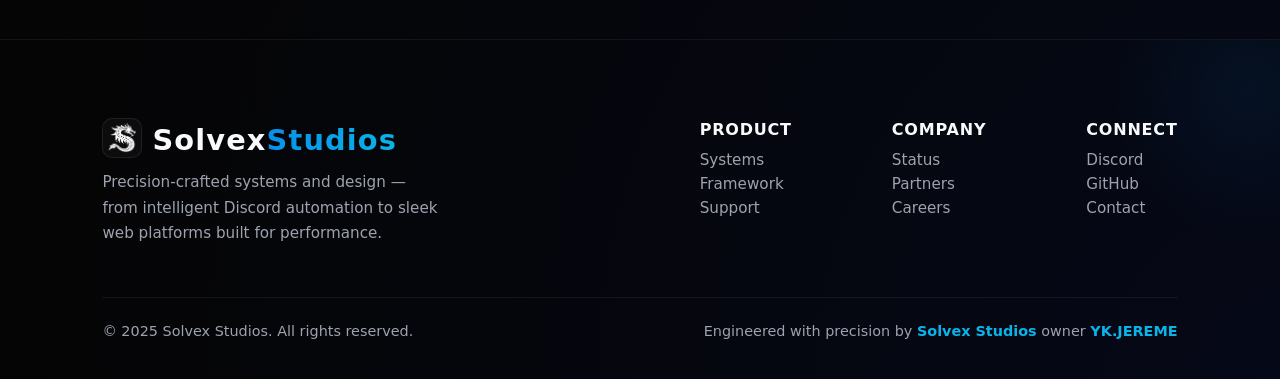
==== commit 0a30b8ae: "Changing" ====
--- a/index.html
+++ b/index.html
@@ -6,9 +6,7 @@
     <title>Solvex Studios</title>
     <meta name="viewport" content="width=device-width, initial-scale=1" />
     <meta name="description" content="Solvex Studios builds tailored digital systems designed for precision and style.
-From custom Discord bots and interactive dashboards to modern web experiences,
-every project is engineered to feel seamless, powerful, and distinctly yours.
-We don’t just make tools — we craft ecosystems built to last." />
+From custom Discord bots and interactive dashboards to modern web experiences," />
     <link rel="icon" type="image/png" href="S.png" />
     <link rel="apple-touch-icon" href="S.png" />
     <link rel="shortcut icon" href="S.png" />
@@ -900,6 +898,79 @@
             display: none;
         }
 
+        .popup-overlay {
+            position: fixed;
+            inset: 0;
+            background: rgba(0, 0, 0, 0.85);
+            backdrop-filter: blur(6px);
+            display: flex;
+            align-items: center;
+            justify-content: center;
+            z-index: 9999;
+            animation: fadeIn 0.4s ease forwards;
+        }
+
+        .popup {
+            background: #141414;
+            border: 1px solid rgba(255, 255, 255, 0.1);
+            border-radius: 16px;
+            padding: 40px 36px;
+            text-align: center;
+            max-width: 420px;
+            box-shadow: 0 0 60px rgba(0, 0, 0, 0.4);
+            animation: scaleIn 0.3s ease forwards;
+        }
+
+        .popup h2 {
+            font-size: 1.6rem;
+            margin-bottom: 14px;
+        }
+
+        .popup p {
+            color: #9ca3af;
+            line-height: 1.6;
+            font-size: 1rem;
+            margin-bottom: 28px;
+        }
+
+        .popup button {
+            background: #fff;
+            color: #000;
+            font-weight: 600;
+            border: none;
+            padding: 12px 28px;
+            border-radius: 12px;
+            cursor: pointer;
+            transition: all 0.3s ease;
+        }
+
+        .popup button:hover {
+            background: #e5e5e5;
+            transform: translateY(-1px);
+        }
+
+        @keyframes fadeIn {
+            from {
+                opacity: 0;
+            }
+
+            to {
+                opacity: 1;
+            }
+        }
+
+        @keyframes scaleIn {
+            from {
+                transform: scale(0.95);
+                opacity: 0;
+            }
+
+            to {
+                transform: scale(1);
+                opacity: 1;
+            }
+        }
+
         @media (max-width: 900px) {
 
             .hero-grid,
@@ -944,8 +1015,7 @@
         <div class="nav-inner">
             <div class="brand">
                 <div class="brand-mark">
-                    <img src="/S.png"
-                        alt="Logo">
+                    <img src="/S.png" alt="Logo">
                 </div>
                 <div class="brand-text">
                     <div class="brand-title">Solvex Studios</div>
@@ -1206,8 +1276,21 @@
         </div>
     </footer>
 
+    <div id="devPopup" class="popup-overlay">
+        <div class="popup">
+            <h2>🚧 Under Development</h2>
+            <p>Solvex is currently in active development. Some features or sections may be incomplete or unavailable. As
+                we continue to build and improve, we appreciate your patience and understanding.</p>
+            <button id="closePopup">Continue</button>
+        </div>
+    </div>
+
     <script>
         document.getElementById("year").textContent = new Date().getFullYear();
+
+        document.getElementById("closePopup").addEventListener("click", () => {
+            document.getElementById("devPopup").style.display = "none";
+        });
     </script>
 
     <script>
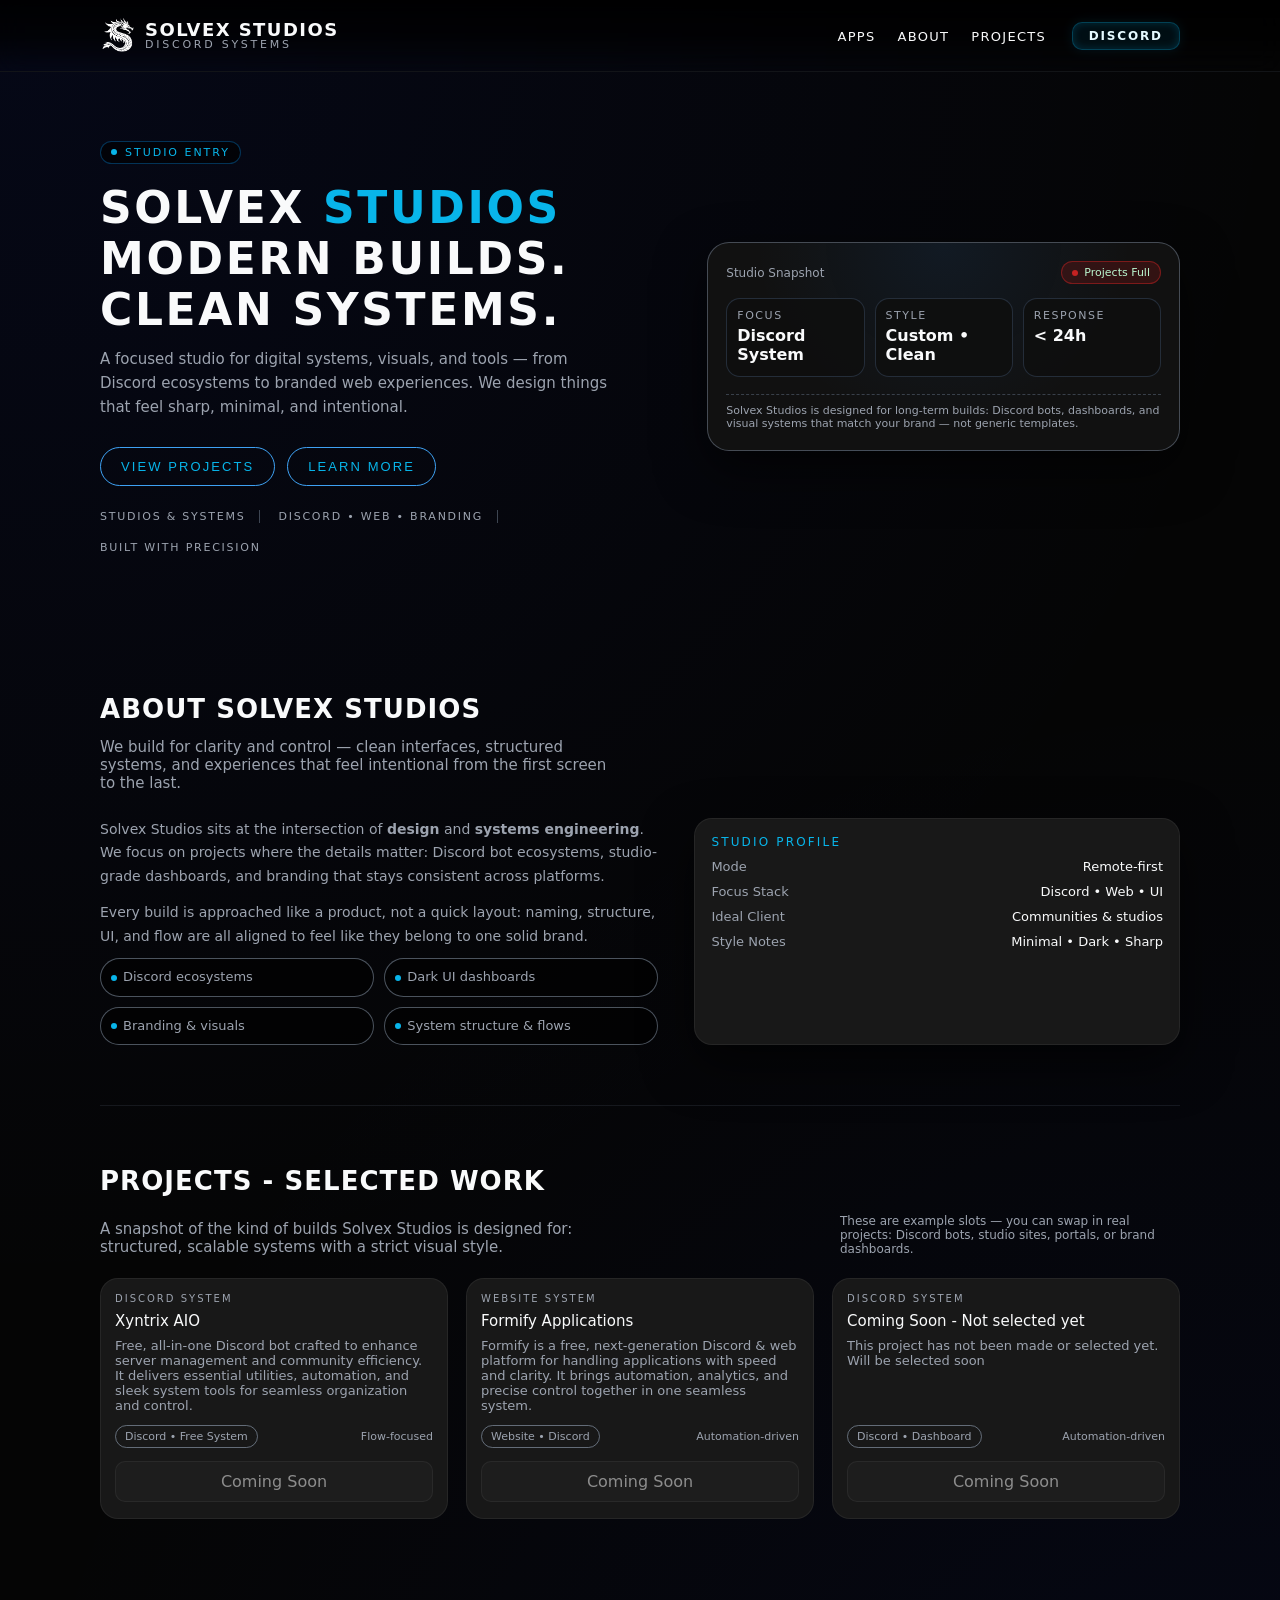
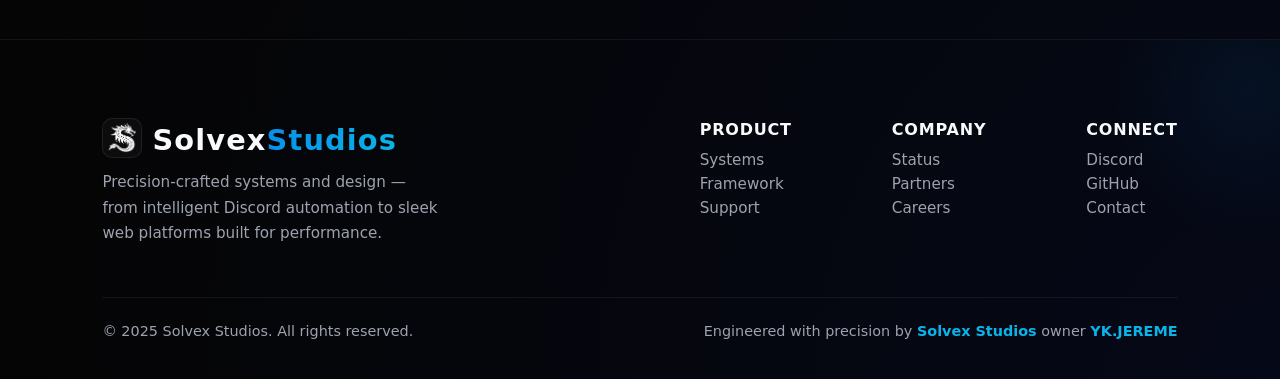
==== commit 485f5df5: "Changing" ====
--- a/index.html
+++ b/index.html
@@ -898,79 +898,6 @@
             display: none;
         }
 
-        .popup-overlay {
-            position: fixed;
-            inset: 0;
-            background: rgba(0, 0, 0, 0.85);
-            backdrop-filter: blur(6px);
-            display: flex;
-            align-items: center;
-            justify-content: center;
-            z-index: 9999;
-            animation: fadeIn 0.4s ease forwards;
-        }
-
-        .popup {
-            background: #141414;
-            border: 1px solid rgba(255, 255, 255, 0.1);
-            border-radius: 16px;
-            padding: 40px 36px;
-            text-align: center;
-            max-width: 420px;
-            box-shadow: 0 0 60px rgba(0, 0, 0, 0.4);
-            animation: scaleIn 0.3s ease forwards;
-        }
-
-        .popup h2 {
-            font-size: 1.6rem;
-            margin-bottom: 14px;
-        }
-
-        .popup p {
-            color: #9ca3af;
-            line-height: 1.6;
-            font-size: 1rem;
-            margin-bottom: 28px;
-        }
-
-        .popup button {
-            background: #fff;
-            color: #000;
-            font-weight: 600;
-            border: none;
-            padding: 12px 28px;
-            border-radius: 12px;
-            cursor: pointer;
-            transition: all 0.3s ease;
-        }
-
-        .popup button:hover {
-            background: #e5e5e5;
-            transform: translateY(-1px);
-        }
-
-        @keyframes fadeIn {
-            from {
-                opacity: 0;
-            }
-
-            to {
-                opacity: 1;
-            }
-        }
-
-        @keyframes scaleIn {
-            from {
-                transform: scale(0.95);
-                opacity: 0;
-            }
-
-            to {
-                transform: scale(1);
-                opacity: 1;
-            }
-        }
-
         @media (max-width: 900px) {
 
             .hero-grid,
@@ -1015,7 +942,8 @@
         <div class="nav-inner">
             <div class="brand">
                 <div class="brand-mark">
-                    <img src="/S.png" alt="Logo">
+                    <img src="/S.png"
+                        alt="Logo">
                 </div>
                 <div class="brand-text">
                     <div class="brand-title">Solvex Studios</div>
@@ -1276,21 +1204,8 @@
         </div>
     </footer>
 
-    <div id="devPopup" class="popup-overlay">
-        <div class="popup">
-            <h2>🚧 Under Development</h2>
-            <p>Solvex is currently in active development. Some features or sections may be incomplete or unavailable. As
-                we continue to build and improve, we appreciate your patience and understanding.</p>
-            <button id="closePopup">Continue</button>
-        </div>
-    </div>
-
     <script>
         document.getElementById("year").textContent = new Date().getFullYear();
-
-        document.getElementById("closePopup").addEventListener("click", () => {
-            document.getElementById("devPopup").style.display = "none";
-        });
     </script>
 
     <script>
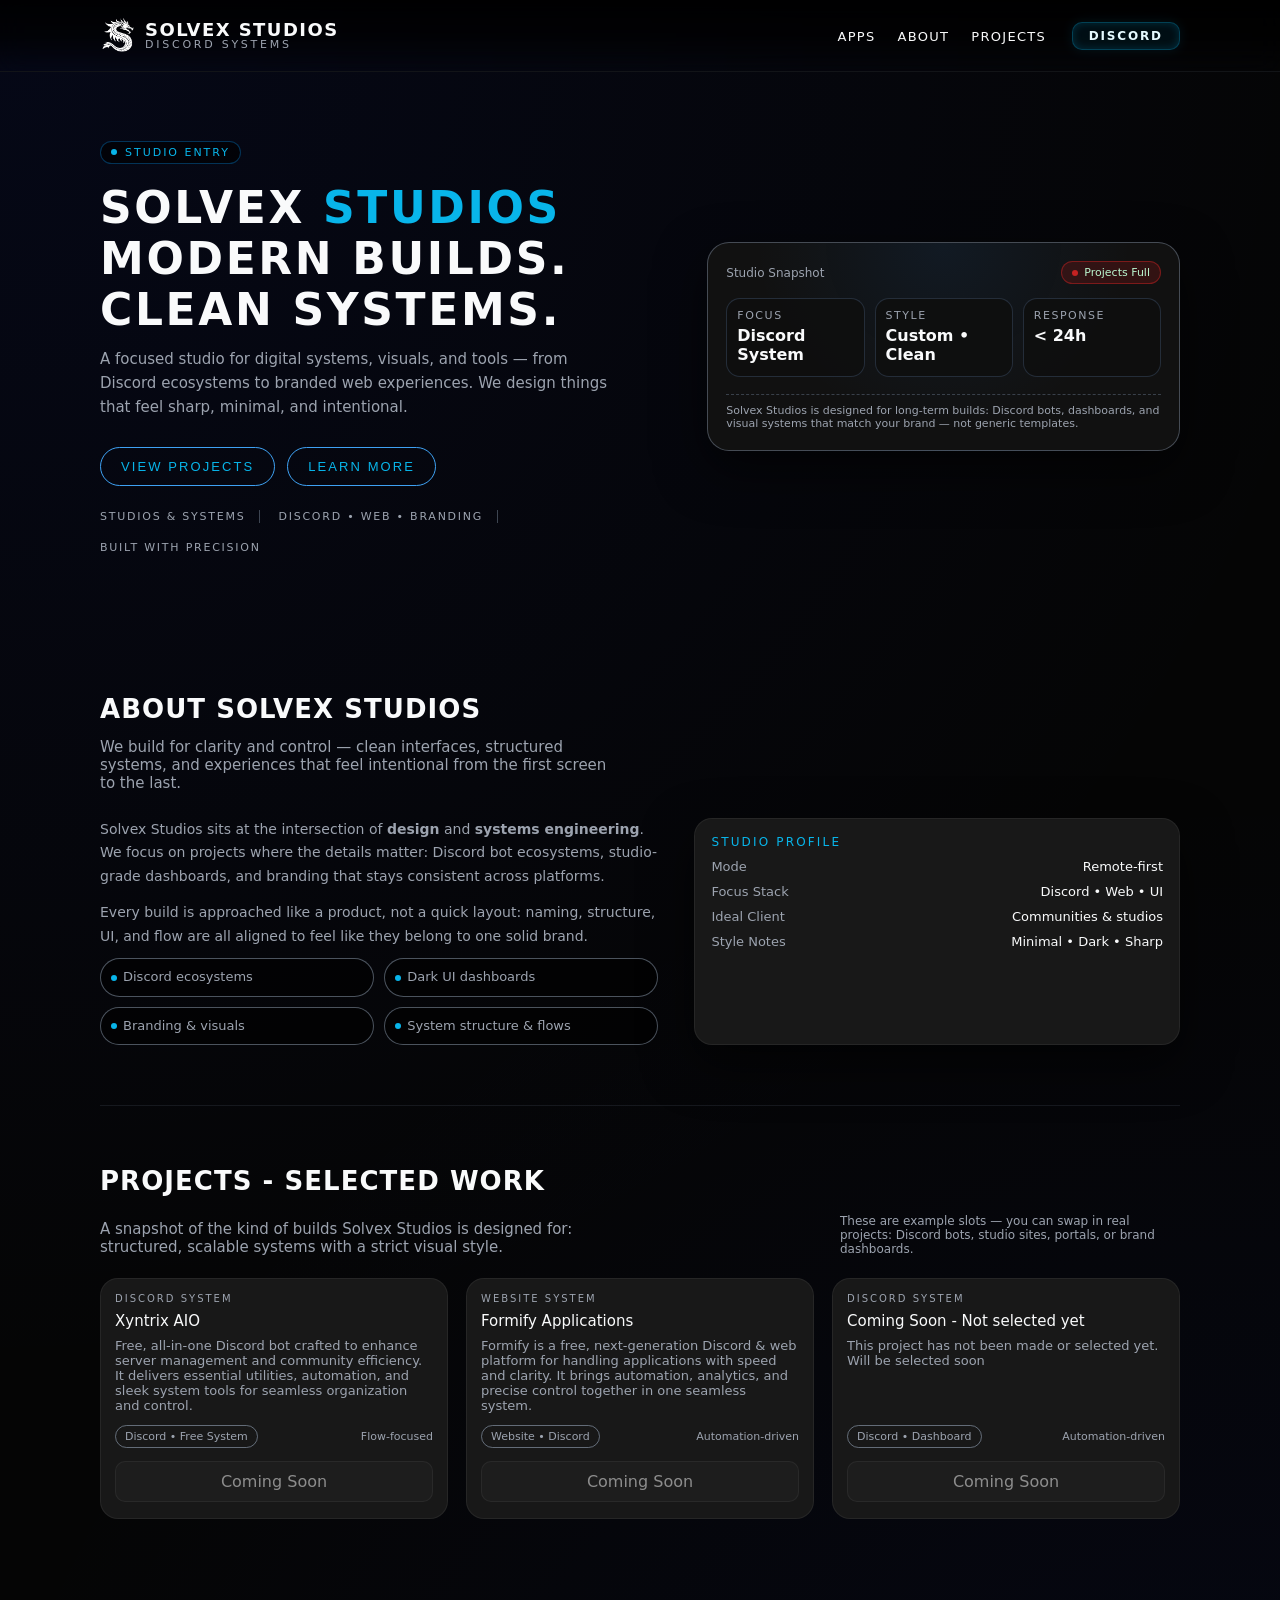
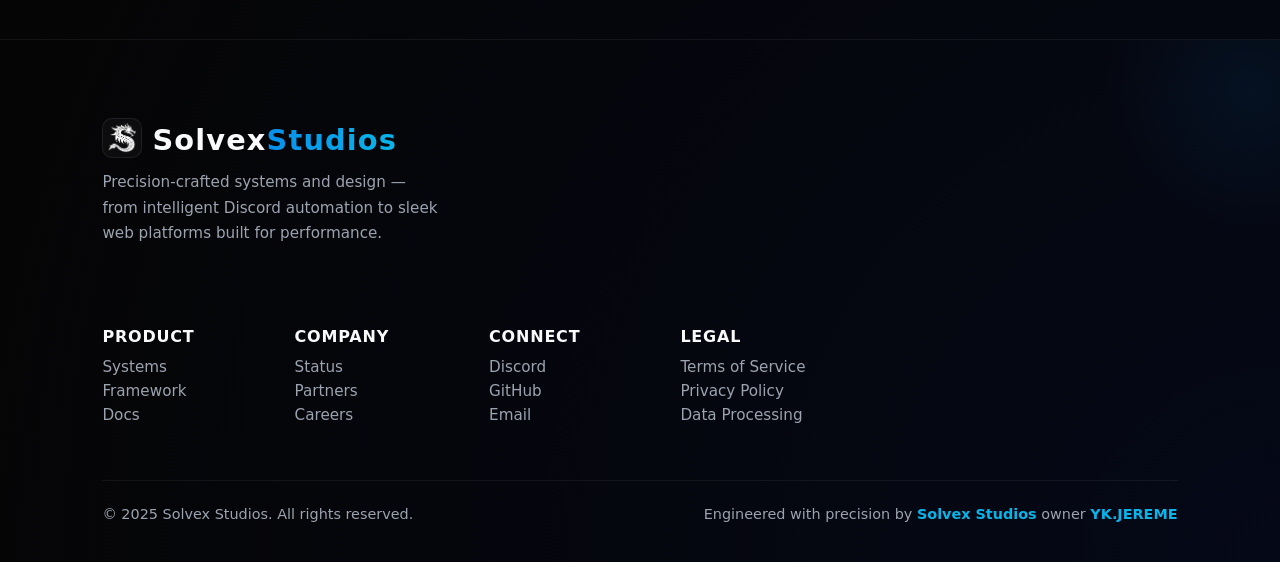
==== commit 2a0678e5: "Chnages" ====
--- a/index.html
+++ b/index.html
@@ -942,8 +942,7 @@
         <div class="nav-inner">
             <div class="brand">
                 <div class="brand-mark">
-                    <img src="/S.png"
-                        alt="Logo">
+                    <img src="/S.png" alt="Logo">
                 </div>
                 <div class="brand-text">
                     <div class="brand-title">Solvex Studios</div>
@@ -1176,19 +1175,28 @@
                     <h4>Product</h4>
                     <a href="#systems">Systems</a>
                     <a href="#vision">Framework</a>
-                    <a href="https://discord.gg/FpXhZxRj">Support</a>
+                    <a href="https://solvexs.xyz/docs">Docs</a>
                 </div>
+
                 <div>
                     <h4>Company</h4>
                     <a href="https://solvexs.xyz/status">Status</a>
                     <a href="https://solvexs.xyz/partners">Partners</a>
                     <a href="https://solvexs.xyz/careers">Careers</a>
                 </div>
+
                 <div>
                     <h4>Connect</h4>
                     <a href="https://discord.gg/FpXhZxRj">Discord</a>
                     <a href="#">GitHub</a>
-                    <a href="https://discord.gg/FpXhZxRj">Contact</a>
+                    <a href="mailto:contact@solvexs.xyz">Email</a>
+                </div>
+
+                             <div>
+                    <h4>Legal</h4>
+                    <a href="https://solvexs.xyz/tos">Terms of Service</a>
+                    <a href="https://solvexs.xyz/privacy">Privacy Policy</a>
+                    <a href="https://solvexs.xyz/dpa">Data Processing</a>
                 </div>
             </div>
         </div>
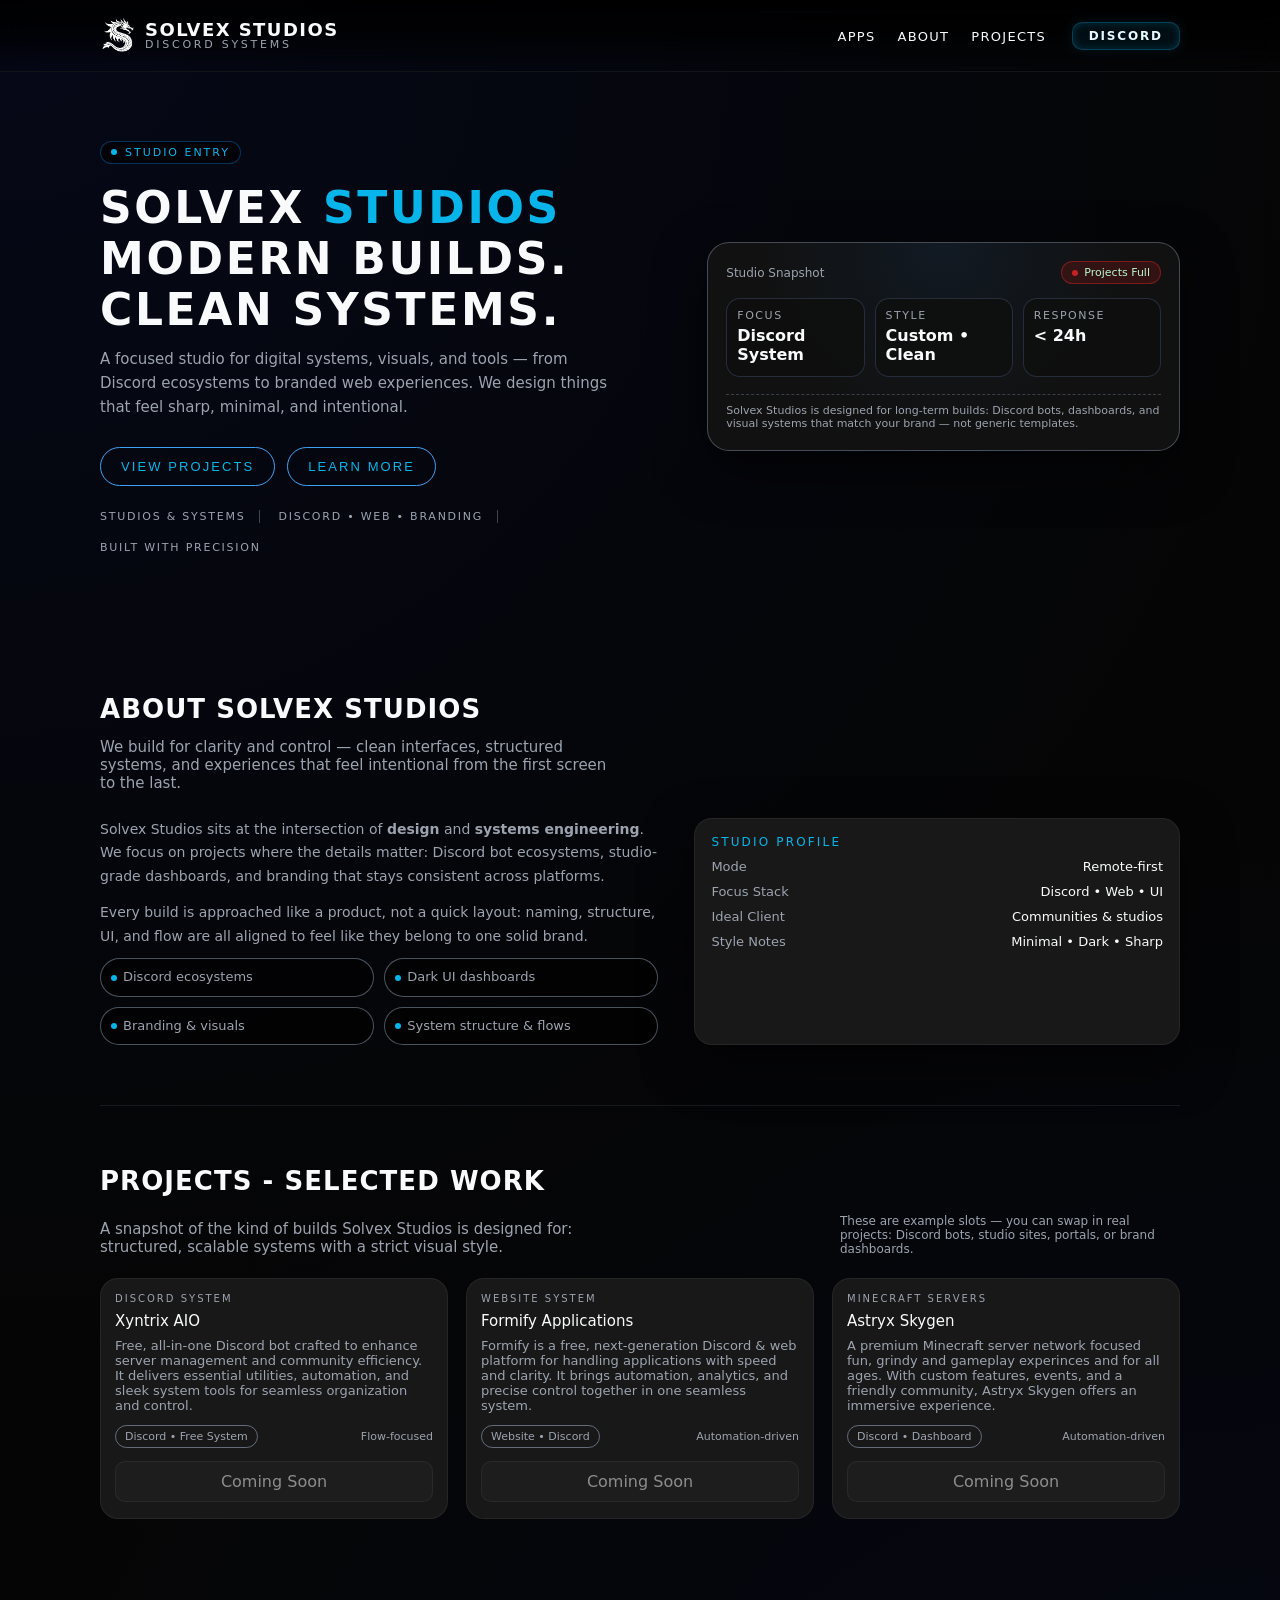
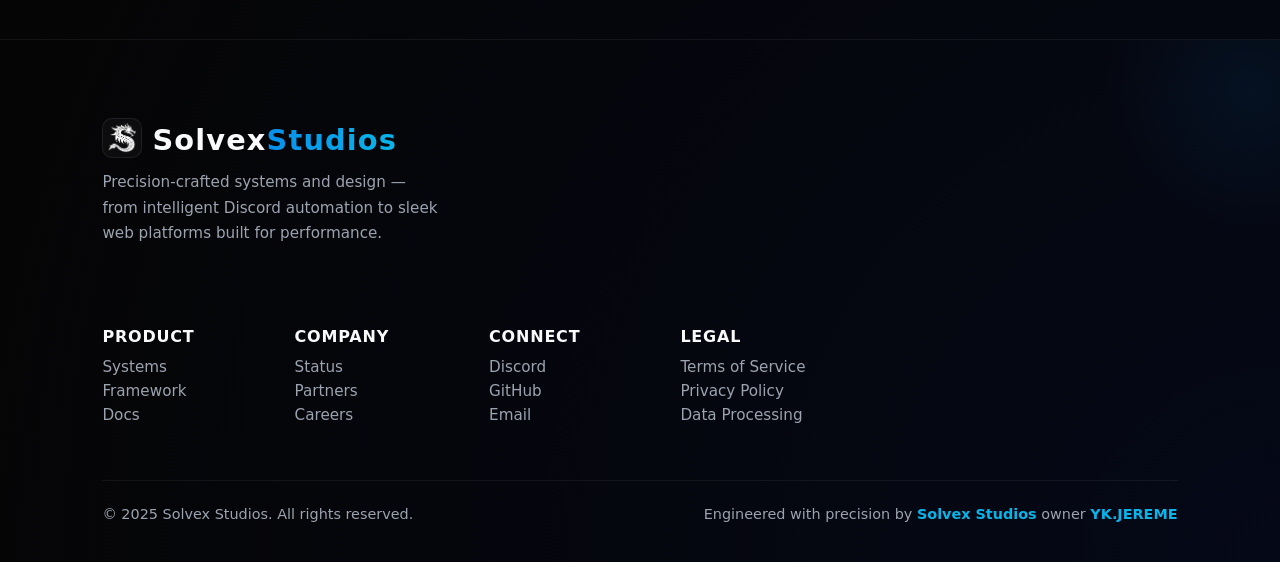
==== commit 970d963a: "C" ====
--- a/index.html
+++ b/index.html
@@ -1141,10 +1141,11 @@
                     <a href="#" class="project-btn disabled">Coming Soon</a>
                 </article>
                 <article class="project-card">
-                    <div class="project-tag">Discord System</div>
-                    <div class="project-title">Coming Soon - Not selected yet</div>
+                    <div class="project-tag">Minecraft Servers</div>
+                    <div class="project-title">Astryx Skygen</div>
                     <p class="project-desc">
-                        This project has not been made or selected yet. Will be selected soon
+                        A premium Minecraft server network focused fun, grindy and gameplay experinces and for all ages.
+                        With custom features, events, and a friendly community, Astryx Skygen offers an immersive experience.
                     </p>
                     <div class="project-meta-row">
                         <span class="project-pill">Discord • Dashboard</span>
@@ -1192,7 +1193,7 @@
                     <a href="mailto:contact@solvexs.xyz">Email</a>
                 </div>
 
-                             <div>
+                <div>
                     <h4>Legal</h4>
                     <a href="https://solvexs.xyz/tos">Terms of Service</a>
                     <a href="https://solvexs.xyz/privacy">Privacy Policy</a>
